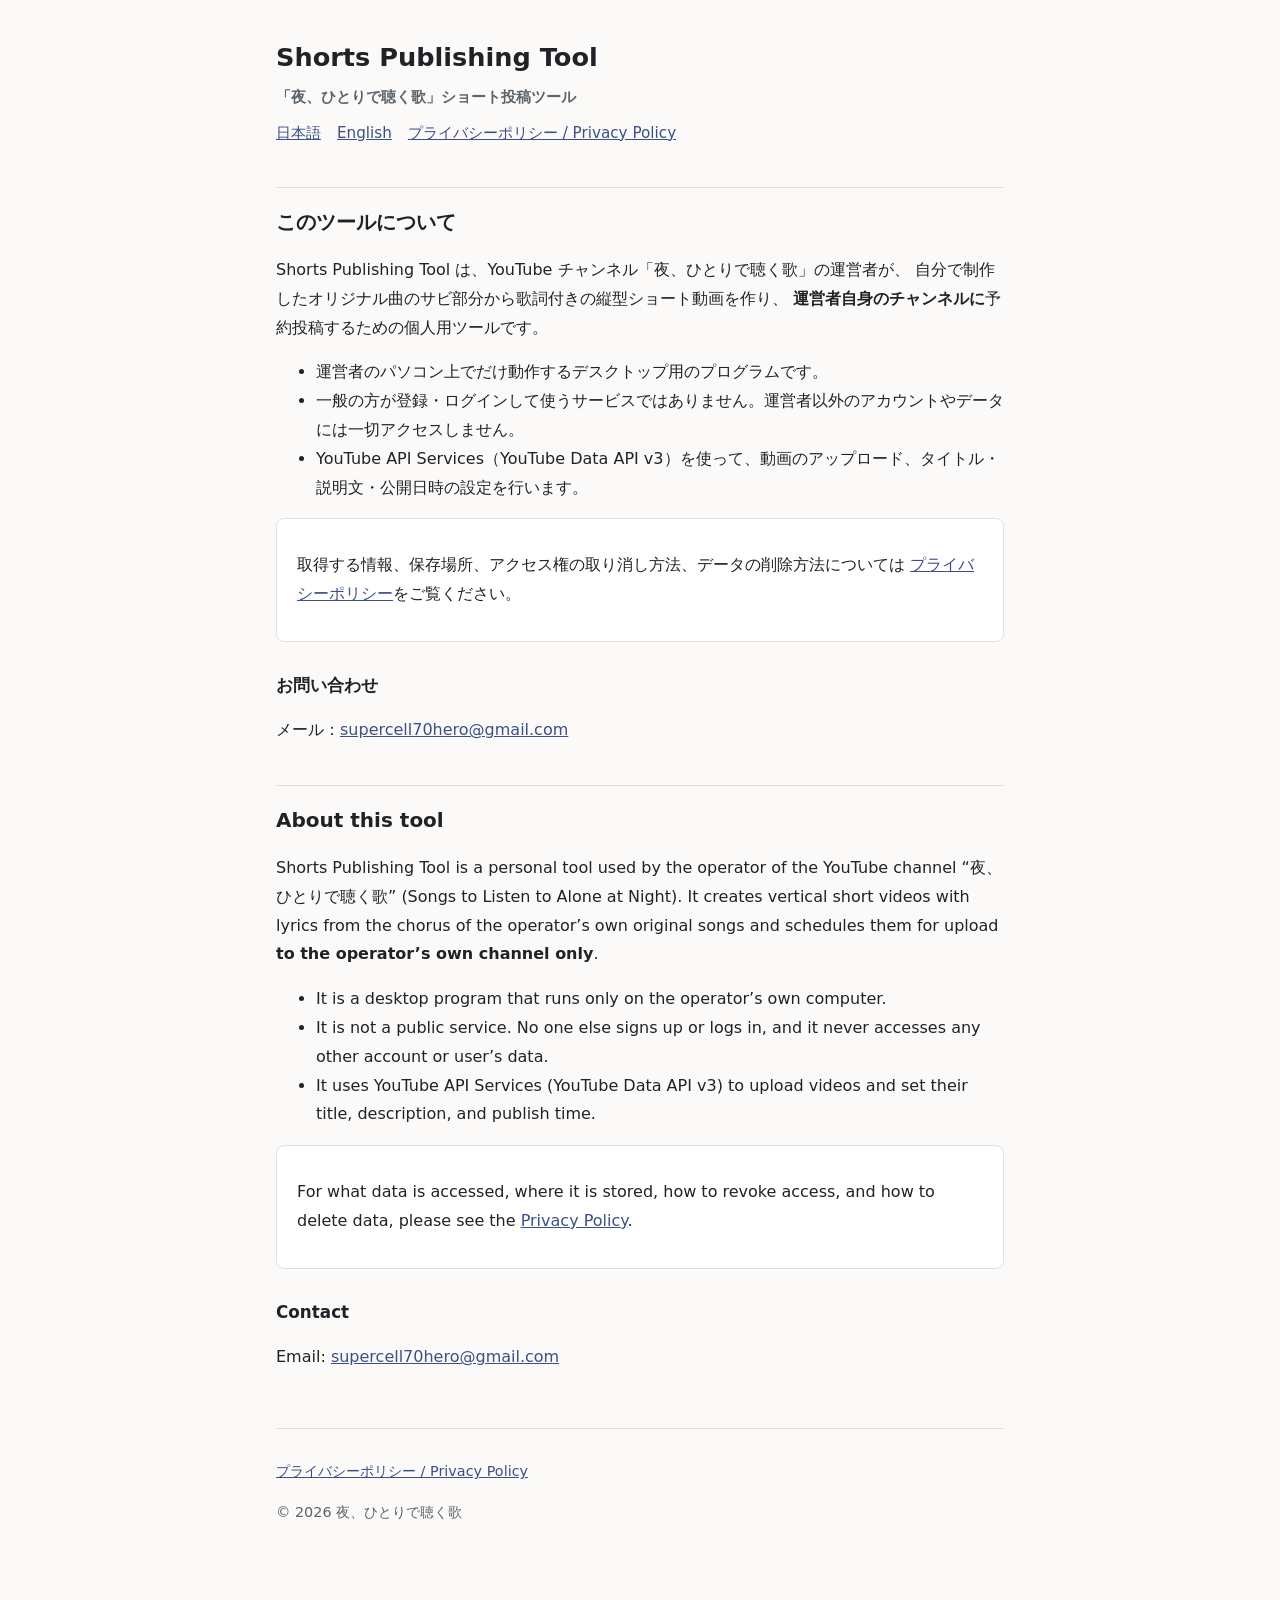
==== index.html @ 53562732 "Add top page and privacy policy Co-Authored-By: Claude Opus 5.5 <noreply@anthropic.com>" ====
<!doctype html>
<html lang="ja">
<head>
  <meta charset="utf-8">
  <meta name="viewport" content="width=device-width, initial-scale=1">
  <title>Shorts Publishing Tool</title>
  <meta name="description" content="「夜、ひとりで聴く歌」チャンネルの運営者が、自分のオリジナル曲のショート動画を自分のチャンネルに投稿するための個人用ツール。">
  <link rel="stylesheet" href="style.css">
</head>
<body>
<main>
  <header>
    <h1>Shorts Publishing Tool<br><span class="muted">「夜、ひとりで聴く歌」ショート投稿ツール</span></h1>
    <nav class="lang" aria-label="Language">
      <a href="#ja">日本語</a>
      <a href="#en">English</a>
      <a href="privacy.html">プライバシーポリシー / Privacy Policy</a>
    </nav>
  </header>

  <section id="ja" lang="ja">
    <h2>このツールについて</h2>
    <p>
      Shorts Publishing Tool は、YouTube チャンネル「夜、ひとりで聴く歌」の運営者が、
      自分で制作したオリジナル曲のサビ部分から歌詞付きの縦型ショート動画を作り、
      <strong>運営者自身のチャンネルに</strong>予約投稿するための個人用ツールです。
    </p>
    <ul>
      <li>運営者のパソコン上でだけ動作するデスクトップ用のプログラムです。</li>
      <li>一般の方が登録・ログインして使うサービスではありません。運営者以外のアカウントやデータには一切アクセスしません。</li>
      <li>YouTube API Services（YouTube Data API v3）を使って、動画のアップロード、タイトル・説明文・公開日時の設定を行います。</li>
    </ul>
    <div class="card">
      <p>
        取得する情報、保存場所、アクセス権の取り消し方法、データの削除方法については
        <a href="privacy.html#ja">プライバシーポリシー</a>をご覧ください。
      </p>
    </div>
    <h3>お問い合わせ</h3>
    <p>メール：<a href="mailto:supercell70hero@gmail.com">supercell70hero@gmail.com</a></p>
  </section>

  <section id="en" lang="en">
    <h2>About this tool</h2>
    <p>
      Shorts Publishing Tool is a personal tool used by the operator of the YouTube channel
      “夜、ひとりで聴く歌” (Songs to Listen to Alone at Night). It creates vertical short videos with lyrics
      from the chorus of the operator’s own original songs and schedules them for upload
      <strong>to the operator’s own channel only</strong>.
    </p>
    <ul>
      <li>It is a desktop program that runs only on the operator’s own computer.</li>
      <li>It is not a public service. No one else signs up or logs in, and it never accesses any other account or user’s data.</li>
      <li>It uses YouTube API Services (YouTube Data API v3) to upload videos and set their title, description, and publish time.</li>
    </ul>
    <div class="card">
      <p>
        For what data is accessed, where it is stored, how to revoke access, and how to delete data,
        please see the <a href="privacy.html#en">Privacy Policy</a>.
      </p>
    </div>
    <h3>Contact</h3>
    <p>Email: <a href="mailto:supercell70hero@gmail.com">supercell70hero@gmail.com</a></p>
  </section>

  <footer>
    <p><a href="privacy.html">プライバシーポリシー / Privacy Policy</a></p>
    <p>© 2026 夜、ひとりで聴く歌</p>
  </footer>
</main>
</body>
</html>
---- style.css ----
:root {
  --bg: #fbfaf8;
  --text: #1f2328;
  --muted: #5d636b;
  --line: #e3e0da;
  --accent: #3a4f8c;
  --card: #ffffff;
}

@media (prefers-color-scheme: dark) {
  :root {
    --bg: #14161b;
    --text: #e6e6e6;
    --muted: #a0a6ae;
    --line: #2c3038;
    --accent: #9fb3ec;
    --card: #1b1e24;
  }
}

* { box-sizing: border-box; }

body {
  margin: 0;
  background: var(--bg);
  color: var(--text);
  font-family: system-ui, -apple-system, "Segoe UI", "Hiragino Sans", "Noto Sans JP", "Yu Gothic UI", sans-serif;
  line-height: 1.8;
}

main {
  max-width: 760px;
  margin: 0 auto;
  padding: 40px 16px 64px;
}

header { margin-bottom: 32px; }
h1 { font-size: 1.6rem; line-height: 1.4; margin: 0 0 8px; }
h2 { font-size: 1.25rem; margin: 40px 0 8px; padding-top: 16px; border-top: 1px solid var(--line); }
h3 { font-size: 1.05rem; margin: 28px 0 4px; }
p, li { overflow-wrap: anywhere; }
.muted { color: var(--muted); font-size: 0.92rem; }

a { color: var(--accent); }

nav.lang { display: flex; gap: 16px; font-size: 0.95rem; margin: 8px 0 0; }

.card {
  background: var(--card);
  border: 1px solid var(--line);
  border-radius: 8px;
  padding: 16px 20px;
  margin: 16px 0;
}

footer {
  margin-top: 56px;
  padding-top: 16px;
  border-top: 1px solid var(--line);
  color: var(--muted);
  font-size: 0.9rem;
}
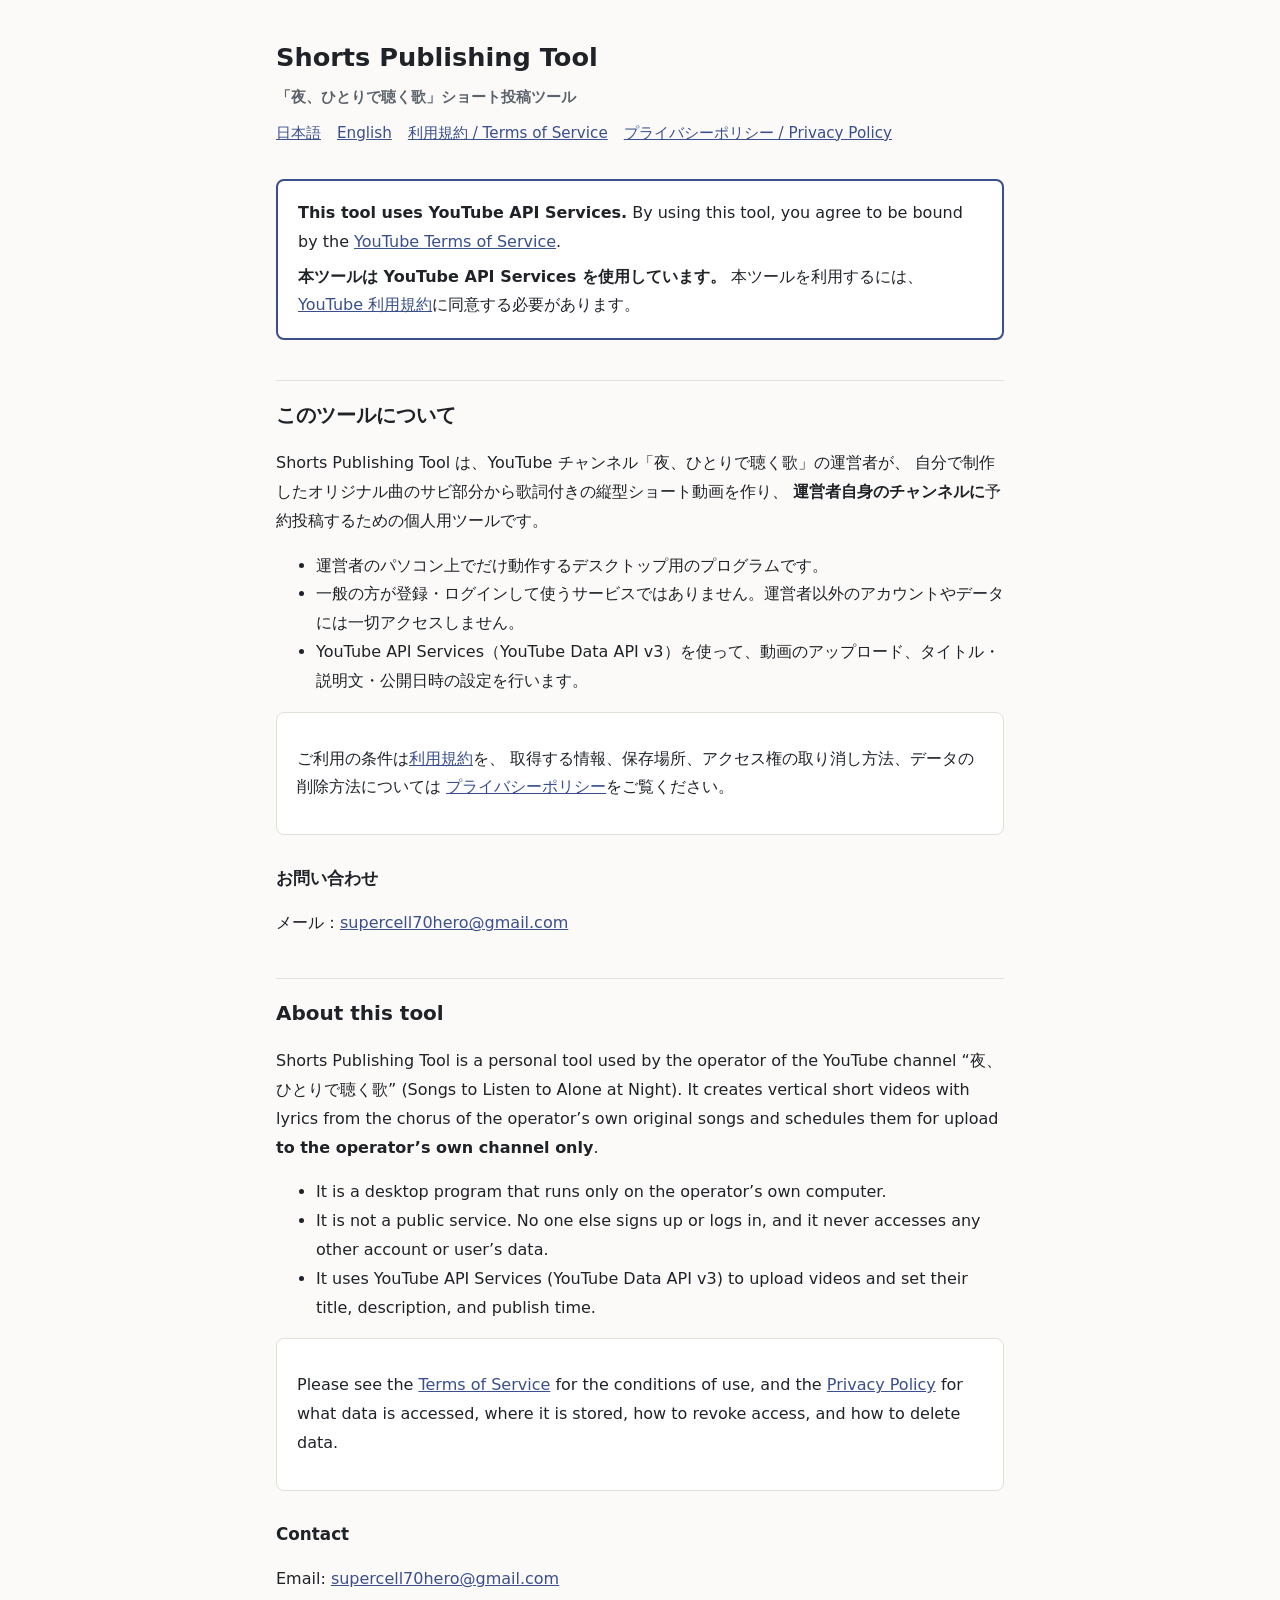
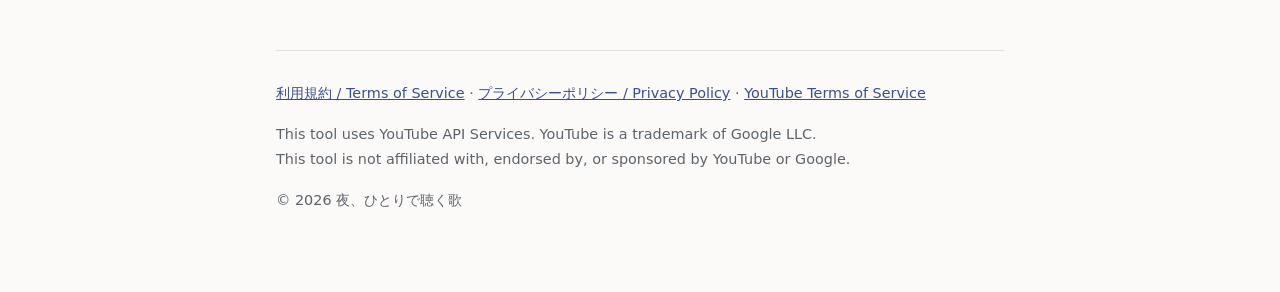
==== commit 34255421: "Add terms of service and YouTube API Services notice Co-Authored-By: Claude Opus 5.5 <noreply@anthro" ====
--- a/index.html
+++ b/index.html
@@ -14,9 +14,18 @@
     <nav class="lang" aria-label="Language">
       <a href="#ja">日本語</a>
       <a href="#en">English</a>
+      <a href="terms.html">利用規約 / Terms of Service</a>
       <a href="privacy.html">プライバシーポリシー / Privacy Policy</a>
     </nav>
   </header>
+
+  <aside class="notice" aria-label="YouTube API Services">
+    <p lang="en"><strong>This tool uses YouTube API Services.</strong>
+      By using this tool, you agree to be bound by the
+      <a href="https://www.youtube.com/t/terms">YouTube Terms of Service</a>.</p>
+    <p lang="ja"><strong>本ツールは YouTube API Services を使用しています。</strong>
+      本ツールを利用するには、<a href="https://www.youtube.com/t/terms">YouTube 利用規約</a>に同意する必要があります。</p>
+  </aside>
 
   <section id="ja" lang="ja">
     <h2>このツールについて</h2>
@@ -32,6 +41,7 @@
     </ul>
     <div class="card">
       <p>
+        ご利用の条件は<a href="terms.html#ja">利用規約</a>を、
         取得する情報、保存場所、アクセス権の取り消し方法、データの削除方法については
         <a href="privacy.html#ja">プライバシーポリシー</a>をご覧ください。
       </p>
@@ -55,8 +65,9 @@
     </ul>
     <div class="card">
       <p>
-        For what data is accessed, where it is stored, how to revoke access, and how to delete data,
-        please see the <a href="privacy.html#en">Privacy Policy</a>.
+        Please see the <a href="terms.html#en">Terms of Service</a> for the conditions of use, and the
+        <a href="privacy.html#en">Privacy Policy</a> for what data is accessed, where it is stored,
+        how to revoke access, and how to delete data.
       </p>
     </div>
     <h3>Contact</h3>
@@ -64,7 +75,13 @@
   </section>
 
   <footer>
-    <p><a href="privacy.html">プライバシーポリシー / Privacy Policy</a></p>
+    <p>
+      <a href="terms.html">利用規約 / Terms of Service</a> ·
+      <a href="privacy.html">プライバシーポリシー / Privacy Policy</a> ·
+      <a href="https://www.youtube.com/t/terms">YouTube Terms of Service</a>
+    </p>
+    <p>This tool uses YouTube API Services. YouTube is a trademark of Google LLC.<br>
+      This tool is not affiliated with, endorsed by, or sponsored by YouTube or Google.</p>
     <p>© 2026 夜、ひとりで聴く歌</p>
   </footer>
 </main>
--- a/style.css
+++ b/style.css
@@ -43,7 +43,8 @@
 
 a { color: var(--accent); }
 
-nav.lang { display: flex; gap: 16px; font-size: 0.95rem; margin: 8px 0 0; }
+nav.lang { display: flex; flex-wrap: wrap; gap: 4px 16px; font-size: 0.95rem; margin: 8px 0 0; }
+nav.lang a { white-space: nowrap; }
 
 .card {
   background: var(--card);
@@ -53,6 +54,15 @@
   margin: 16px 0;
 }
 
+.notice {
+  border: 2px solid var(--accent);
+  border-radius: 8px;
+  padding: 12px 20px;
+  margin: 0 0 24px;
+  background: var(--card);
+}
+.notice p { margin: 6px 0; }
+
 footer {
   margin-top: 56px;
   padding-top: 16px;
